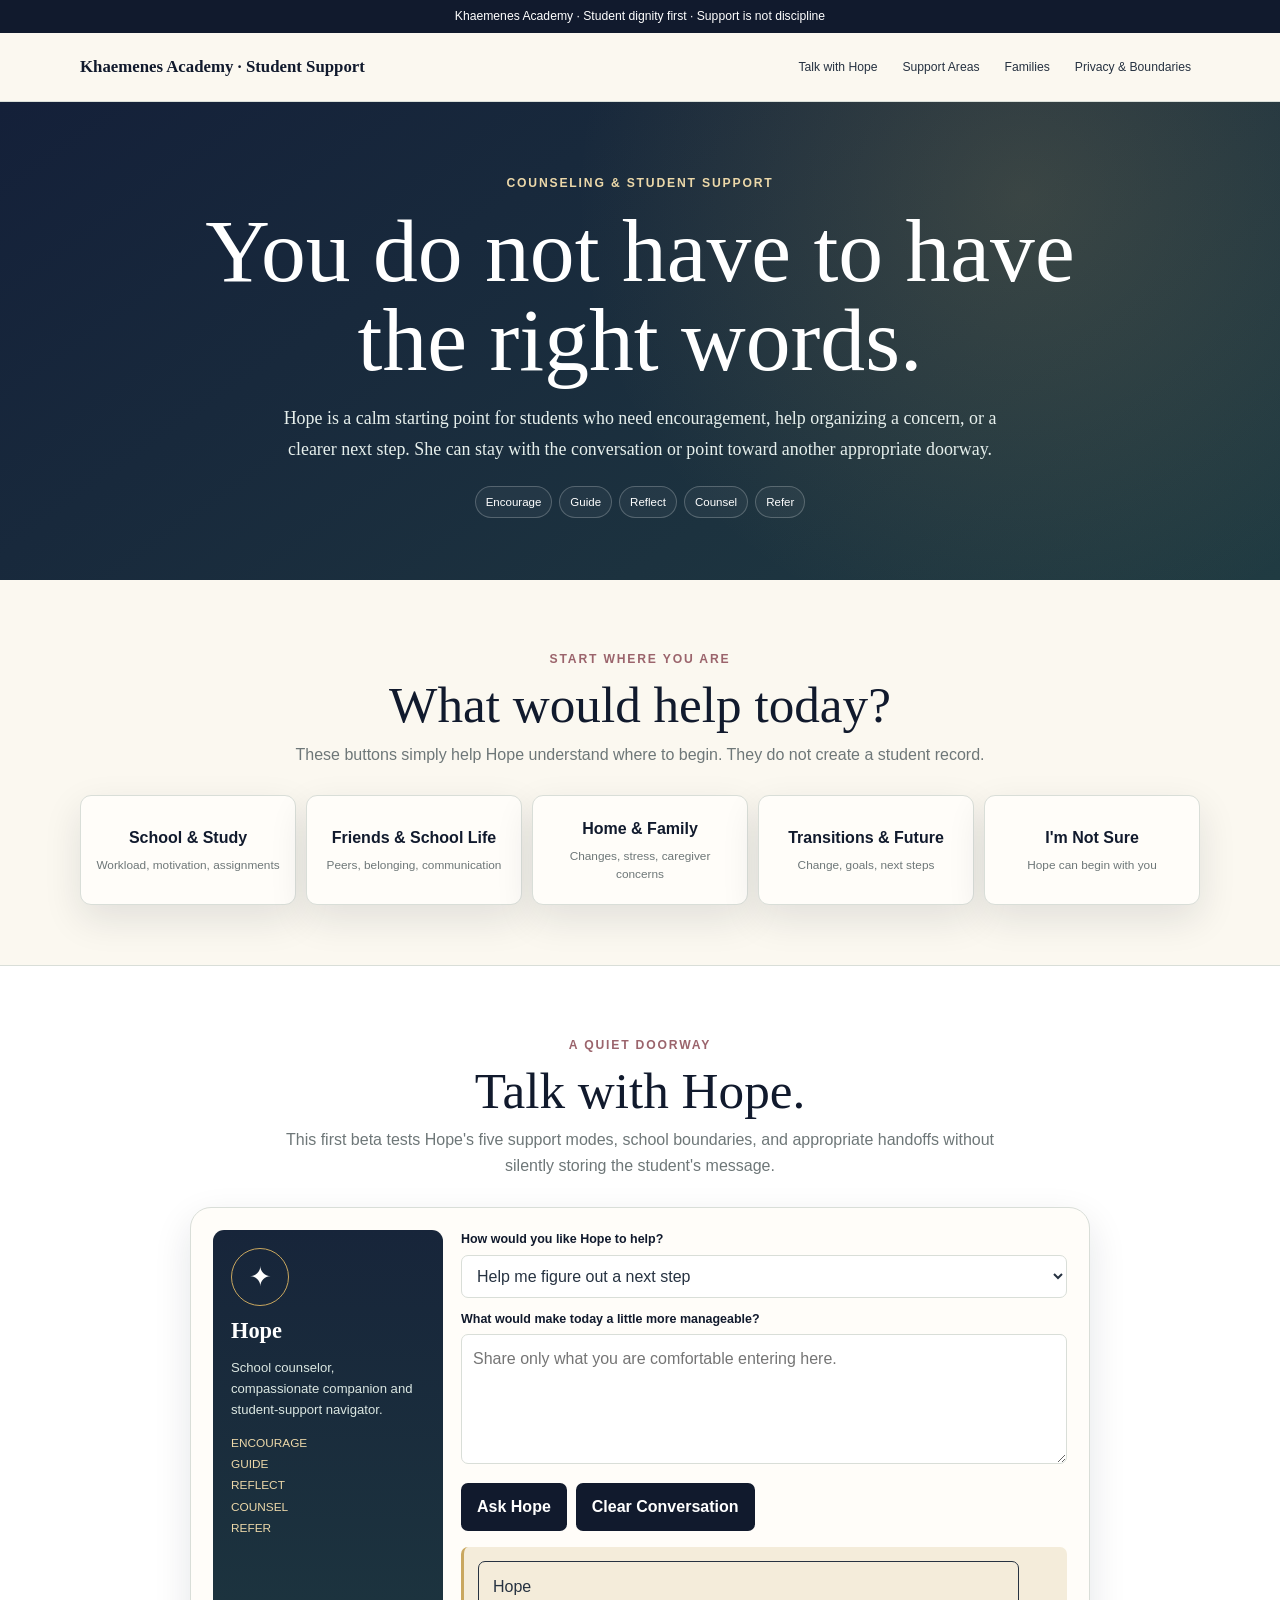
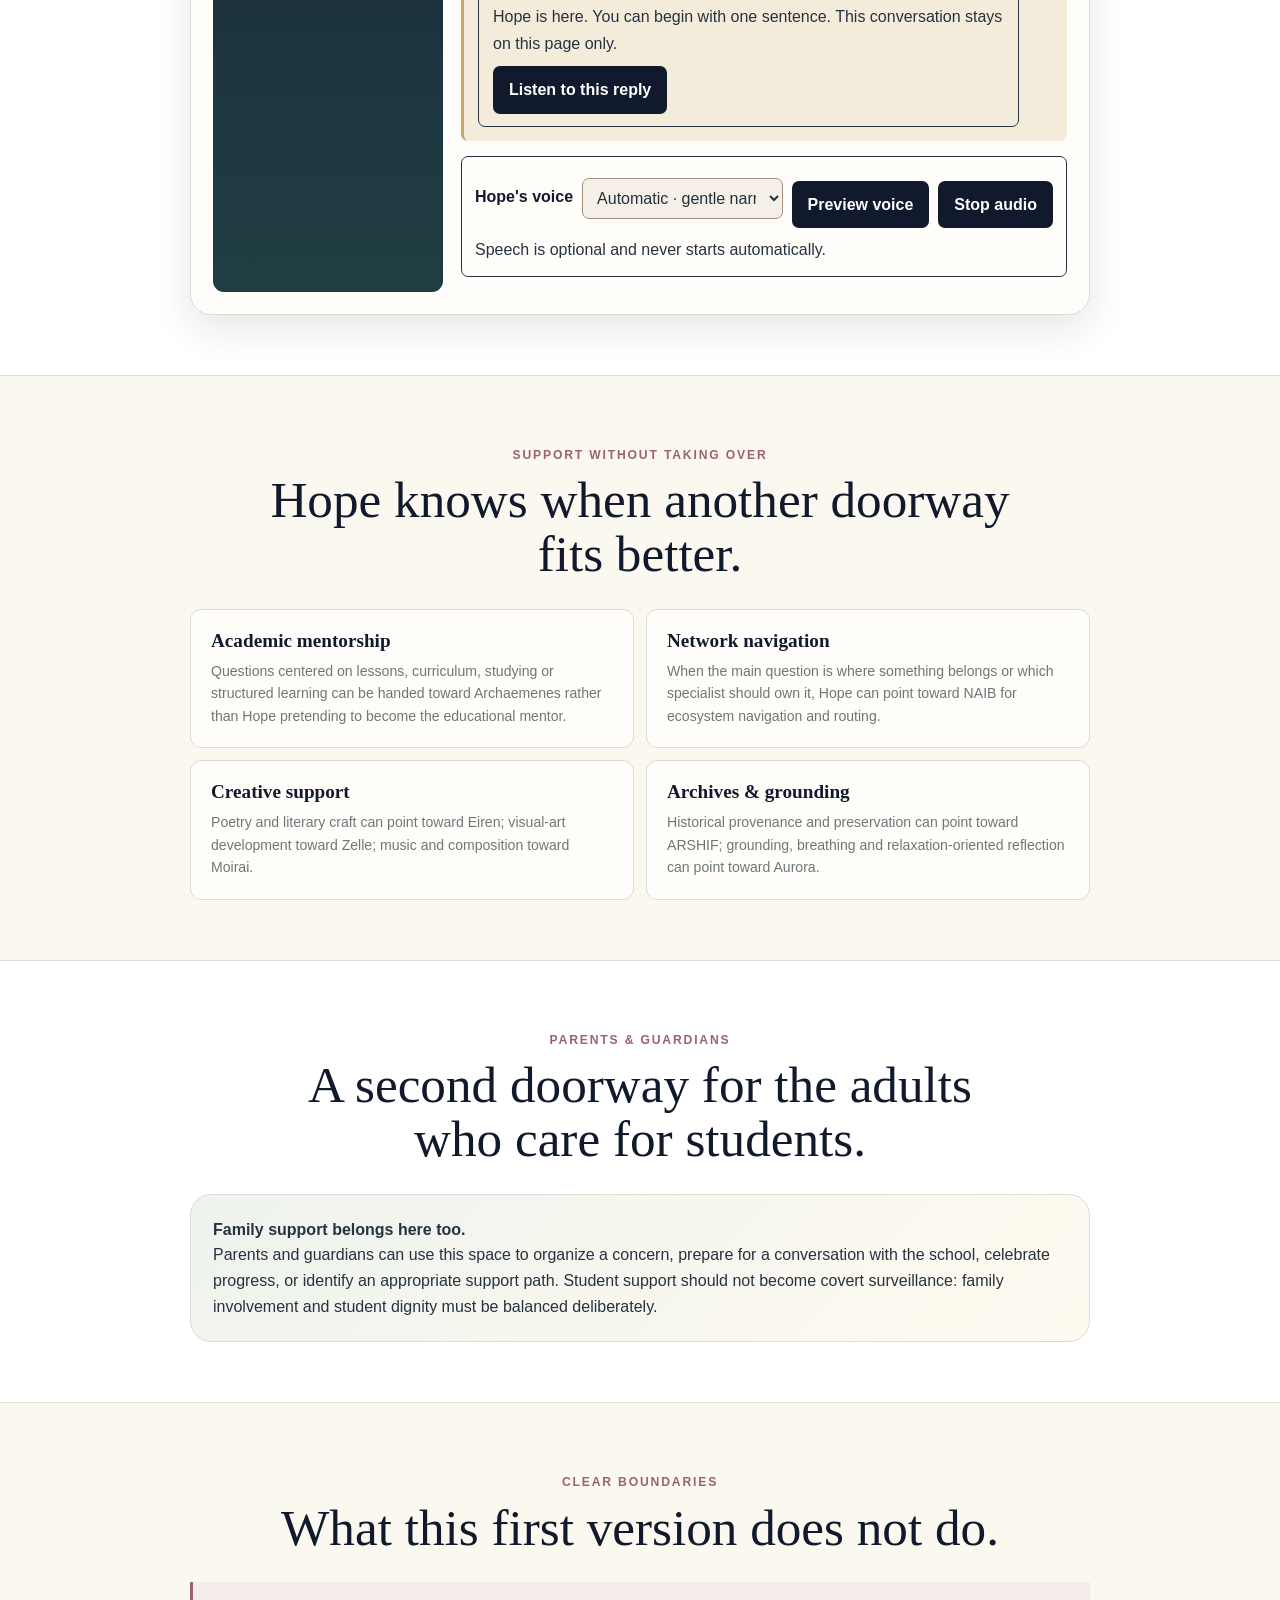
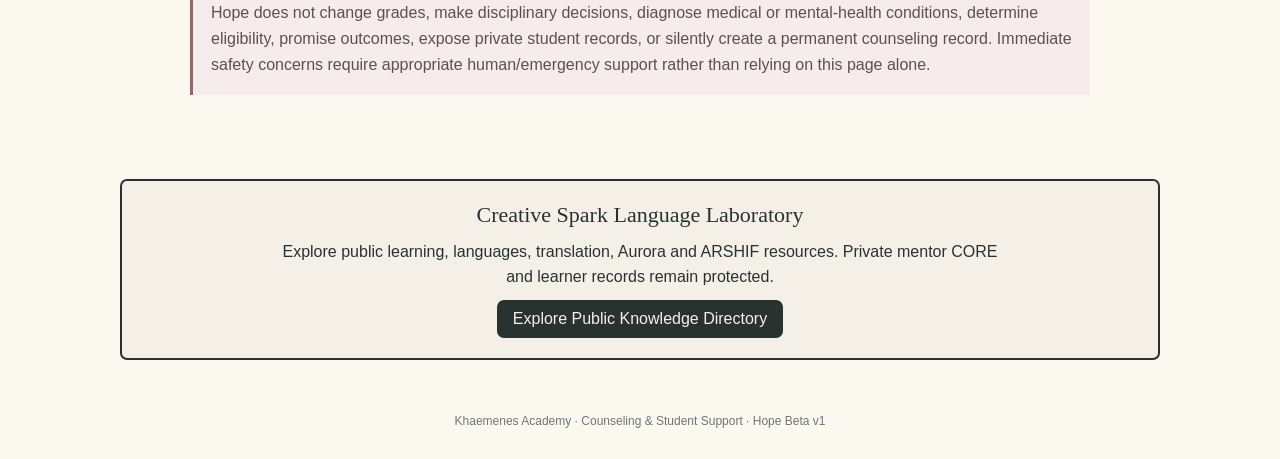
==== index.html @ 4604ebc8 "Pin Creative Spark hub v1.0.0 with SHA-384 subresource integrity and anonymous cross-origin load" ====
<!doctype html>
<html lang="en">
<head>
<meta charset="utf-8">
<meta name="viewport" content="width=device-width,initial-scale=1">
<meta name="description" content="Khaemenes Academy Counseling & Student Support — a calm, private-by-design starting point with Hope.">
<title>Khaemenes Academy · Counseling & Student Support</title>
<style>
:root{
 --midnight:#111a2d;--ink:#263241;--cream:#fbf8f0;--paper:#fffdf9;--sage:#718b7a;
 --sage2:#e8efe9;--gold:#c9a75f;--gold2:#ead9ae;--rose:#9b646c;--line:#d9ded8;
 --muted:#6e7778;--shadow:0 14px 38px rgba(17,26,45,.11);--r:11px;
 --serif:Georgia,"Times New Roman",serif;--sans:"Avenir Next","Segoe UI",Arial,sans-serif;
}
*{box-sizing:border-box} html{scroll-behavior:smooth}
body{margin:0;background:var(--cream);color:var(--ink);font-family:var(--sans);line-height:1.6}
button,select,textarea{font:inherit}.shell{width:min(calc(100% - 30px),1120px);margin:auto}
.top{background:var(--midnight);color:#fff;padding:7px 14px;text-align:center;font-size:.76rem}
header{background:rgba(251,248,240,.96);border-bottom:1px solid var(--line);position:sticky;top:0;z-index:10}
.nav{min-height:68px;display:flex;align-items:center;justify-content:space-between;gap:16px}
.brand{font:600 1.05rem var(--serif);color:var(--midnight)}
.navlinks{display:flex;gap:7px;flex-wrap:wrap}.navlinks a{color:var(--ink);text-decoration:none;font-size:.76rem;padding:7px 9px;border-radius:7px}
.navlinks a:hover{background:var(--sage2)}
.hero{padding:72px 18px 62px;background:
 radial-gradient(circle at 80% 20%,rgba(201,167,95,.18),transparent 28rem),
 linear-gradient(145deg,#142039,#203b42);color:#fff;text-align:center}
.kicker{margin:0;color:#ecd8a9;text-transform:uppercase;letter-spacing:.15em;font-size:.76rem;font-weight:800}
h1{font:500 clamp(2.7rem,7vw,5.6rem)/1 var(--serif);margin:12px 0 0}
.hero p.lead{max-width:760px;margin:18px auto 0;color:#e6efec;font:400 1.12rem/1.7 var(--serif)}
.promise{display:flex;justify-content:center;gap:7px;flex-wrap:wrap;margin-top:22px}
.promise span{border:1px solid #ffffff38;background:#ffffff0b;border-radius:21px;padding:6px 10px;font-size:.72rem}
main section{padding:60px 18px}.alt{background:#fff;border-block:1px solid var(--line)}
.heading{text-align:center;max-width:760px;margin:0 auto 28px}.heading h2{font:500 clamp(2rem,4vw,3.4rem)/1.05 var(--serif);color:var(--midnight);margin:8px 0}
.heading p{color:var(--muted);margin:10px auto 0}
.quick{display:grid;grid-template-columns:repeat(5,1fr);gap:10px}
.quick button{min-height:110px;padding:14px;border:1px solid var(--line);border-radius:var(--r);background:var(--paper);color:var(--midnight);cursor:pointer;box-shadow:var(--shadow);font-weight:800}
.quick button span{display:block;margin-top:5px;color:var(--muted);font-size:.74rem;font-weight:500}
.quick button:hover{transform:translateY(-2px);border-color:var(--gold)}
.console{display:grid;grid-template-columns:230px 1fr;gap:18px;max-width:900px;margin:auto;padding:22px;border:1px solid var(--line);border-radius:21px;background:var(--paper);box-shadow:var(--shadow)}
.hope-card{background:linear-gradient(180deg,#17253a,#203e42);color:#fff;border-radius:11px;padding:18px}
.hope-mark{width:58px;height:58px;border:1px solid var(--gold);border-radius:50%;display:grid;place-items:center;font:500 1.7rem var(--serif);margin-bottom:12px}
.hope-card h3{font:600 1.4rem var(--serif);margin:0}.hope-card p{font-size:.82rem;color:#dbe7e2}
.hope-card .five{color:#ecd8a9;font-size:.74rem;line-height:1.8}
label{display:block;font-size:.78rem;font-weight:800;color:var(--midnight);margin:0 0 5px}
select,textarea{width:100%;border:1px solid var(--line);border-radius:7px;background:#fff;color:var(--ink);padding:11px}
textarea{min-height:130px;resize:vertical}.action{margin-top:11px;border:0;border-radius:7px;padding:11px 16px;background:var(--midnight);color:#fff;font-weight:800;cursor:pointer}
.result{margin-top:16px;padding:15px;border-left:3px solid var(--gold);border-radius:7px;background:#f4ecda}
.result h3{font:600 1.1rem var(--serif);color:var(--midnight);margin:0 0 6px}
.handoff{margin-top:11px;padding:11px;border:1px solid var(--line);border-radius:7px;background:#fff}
.grid{display:grid;grid-template-columns:repeat(2,1fr);gap:12px;max-width:900px;margin:auto}
.card{padding:20px;border:1px solid var(--line);border-radius:var(--r);background:var(--paper)}
.card h3{font:600 1.2rem var(--serif);color:var(--midnight);margin:0}.card p{color:var(--muted);font-size:.88rem;margin:8px 0 0}
.family{max-width:900px;margin:auto;padding:22px;border-radius:21px;background:linear-gradient(135deg,#eef3ed,#fffaf0);border:1px solid var(--line)}
.boundary{max-width:900px;margin:auto;padding:18px;border-left:3px solid var(--rose);background:#f6eceb;color:#614e52}
footer{padding:28px 18px;text-align:center;color:var(--muted);font-size:.75rem}
@media(max-width:850px){.quick{grid-template-columns:repeat(2,1fr)}.console{grid-template-columns:1fr}.grid{grid-template-columns:1fr}}
@media(max-width:560px){.navlinks{display:none}.quick{grid-template-columns:1fr}.hero{padding-top:54px}}
</style>
</head>
<body>
<div class="top">Khaemenes Academy · Student dignity first · Support is not discipline</div>
<header>
 <div class="shell nav">
   <div class="brand">Khaemenes Academy · Student Support</div>
   <nav class="navlinks">
    <a href="#hope">Talk with Hope</a><a href="#support">Support Areas</a><a href="#family">Families</a><a href="#boundaries">Privacy & Boundaries</a>
   </nav>
 </div>
</header>

<section class="hero">
 <p class="kicker">Counseling & Student Support</p>
 <h1>You do not have to have<br>the right words.</h1>
 <p class="lead">Hope is a calm starting point for students who need encouragement, help organizing a concern, or a clearer next step. She can stay with the conversation or point toward another appropriate doorway.</p>
 <div class="promise"><span>Encourage</span><span>Guide</span><span>Reflect</span><span>Counsel</span><span>Refer</span></div>
</section>

<main>
<section id="support">
 <div class="shell">
  <div class="heading"><p class="kicker" style="color:var(--rose)">Start where you are</p><h2>What would help today?</h2><p>These buttons simply help Hope understand where to begin. They do not create a student record.</p></div>
  <div class="quick">
   <button data-prompt="Schoolwork is feeling overwhelming and I need help figuring out where to start.">School & Study<span>Workload, motivation, assignments</span></button>
   <button data-prompt="Something with friends or other people at school is bothering me and I want to talk it through.">Friends & School Life<span>Peers, belonging, communication</span></button>
   <button data-prompt="Something at home or in my family is making school harder right now.">Home & Family<span>Changes, stress, caregiver concerns</span></button>
   <button data-prompt="I am worried about what comes next and need help thinking through my choices.">Transitions & Future<span>Change, goals, next steps</span></button>
   <button data-prompt="I do not know what kind of help I need. I just need a place to start.">I'm Not Sure<span>Hope can begin with you</span></button>
  </div>
 </div>
</section>

<section class="alt" id="hope">
 <div class="shell">
  <div class="heading"><p class="kicker" style="color:var(--rose)">A quiet doorway</p><h2>Talk with Hope.</h2><p>This first beta tests Hope's five support modes, school boundaries, and appropriate handoffs without silently storing the student's message.</p></div>
  <div class="console">
   <aside class="hope-card">
    <div class="hope-mark">✦</div>
    <h3>Hope</h3>
    <p>School counselor, compassionate companion and student-support navigator.</p>
    <div class="five">ENCOURAGE<br>GUIDE<br>REFLECT<br>COUNSEL<br>REFER</div>
   </aside>
   <div>
    <label for="mode">How would you like Hope to help?</label>
    <select id="mode">
     <option value="guide">Help me figure out a next step</option>
     <option value="encourage">I need some encouragement</option>
     <option value="reflect">Help me think this through</option>
     <option value="counsel">I want to talk about what's happening</option>
     <option value="refer">Help me find the right person/resource</option>
    </select>
    <label for="message" style="margin-top:12px">What would make today a little more manageable?</label>
    <textarea id="message" placeholder="Share only what you are comfortable entering here."></textarea>
    <button class="action" id="ask">Ask Hope</button><button type="button" class="action" id="hope-clear" style="margin-left:9px">Clear Conversation</button>
    <div class="result" id="result" aria-live="polite"><h3>Hope is here.</h3>You can begin with one sentence. This beta does not silently save what you type.</div>
   </div>
  </div>
 </div>
</section>

<section>
 <div class="shell">
  <div class="heading"><p class="kicker" style="color:var(--rose)">Support without taking over</p><h2>Hope knows when another doorway fits better.</h2></div>
  <div class="grid">
   <article class="card"><h3>Academic mentorship</h3><p>Questions centered on lessons, curriculum, studying or structured learning can be handed toward Archaemenes rather than Hope pretending to become the educational mentor.</p></article>
   <article class="card"><h3>Network navigation</h3><p>When the main question is where something belongs or which specialist should own it, Hope can point toward NAIB for ecosystem navigation and routing.</p></article>
   <article class="card"><h3>Creative support</h3><p>Poetry and literary craft can point toward Eiren; visual-art development toward Zelle; music and composition toward Moirai.</p></article>
   <article class="card"><h3>Archives & grounding</h3><p>Historical provenance and preservation can point toward ARSHIF; grounding, breathing and relaxation-oriented reflection can point toward Aurora.</p></article>
  </div>
 </div>
</section>

<section class="alt" id="family">
 <div class="shell">
  <div class="heading"><p class="kicker" style="color:var(--rose)">Parents & guardians</p><h2>A second doorway for the adults who care for students.</h2></div>
  <div class="family"><strong>Family support belongs here too.</strong><br>Parents and guardians can use this space to organize a concern, prepare for a conversation with the school, celebrate progress, or identify an appropriate support path. Student support should not become covert surveillance: family involvement and student dignity must be balanced deliberately.</div>
 </div>
</section>

<section id="boundaries">
 <div class="shell">
  <div class="heading"><p class="kicker" style="color:var(--rose)">Clear boundaries</p><h2>What this first version does not do.</h2></div>
  <div class="boundary">Hope does not change grades, make disciplinary decisions, diagnose medical or mental-health conditions, determine eligibility, promise outcomes, expose private student records, or silently create a permanent counseling record. Immediate safety concerns require appropriate human/emergency support rather than relying on this page alone.</div>
 </div>
</section>

<section id="mentor-language-laboratory" aria-label="Shared AI mentor public knowledge directory" style="margin:24px auto;max-width:1040px;padding:20px;border:2px solid #28332f;border-radius:7px;background:#f4f0e7;color:#28332f;font:400 16px/1.6 Nunito,Arial,sans-serif;text-align:center"><p style="margin:0;font:400 22px/1.3 Cinzel,Georgia,serif">Creative Spark Language Laboratory</p><p style="margin:9px auto 0;max-width:720px">Explore public learning, languages, translation, Aurora and ARSHIF resources. Private mentor CORE and learner records remain protected.</p><a href="https://artist1970.github.io/creative-spark.github.io/language-laboratory/?mentor=hope" style="display:inline-block;margin-top:10px;padding:10px 16px;border-radius:7px;background:#28332f;color:#f4f0e7;font:400 16px Nunito,Arial,sans-serif;text-decoration:none">Explore Public Knowledge Directory</a></section>
</main>
<footer>Khaemenes Academy · Counseling & Student Support · Hope Beta v1</footer>

<script>
const MODE_COPY={
 encourage:"You do not have to solve everything at once. We can make the next piece smaller.",
 guide:"Let's turn this into one manageable next step.",
 reflect:"We can look at what happened, what matters most to you, and what you want to be different.",
 counsel:"You can start with what feels most important. We do not need to force a solution before the situation is understood.",
 refer:"Let's identify the kind of support that best fits what you are describing."
};
const specialists=[
 {name:"Archaemenes",scope:"educational mentorship and structured learning",words:["homework","assignment","lesson","study","class","math","science","curriculum","grade","schoolwork"]},
 {name:"Eiren",scope:"poetry, literary craft and reflective writing",words:["poem","poetry","story","writing","literary"]},
 {name:"Zelle",scope:"visual art direction and creative development",words:["paint","painting","drawing","visual art","canvas","design"]},
 {name:"Moirai",scope:"music mentorship and composition",words:["music","song","melody","harmony","instrument","compose"]},
 {name:"ARSHIF",scope:"archives, provenance and historical context",words:["archive","historical","history","source","provenance","preservation"]},
 {name:"Aurora",scope:"grounding, breathing, relaxation and wellness reflection",words:["breathe","breathing","meditation","grounding","relax","calm"]},
 {name:"NAIB",scope:"ecosystem navigation and specialist routing",words:["where do i go","who handles","route","routing","directory","navigate","specialist"]}
];
const message=document.getElementById("message"),mode=document.getElementById("mode"),result=document.getElementById("result");
document.querySelectorAll("[data-prompt]").forEach(b=>b.onclick=()=>{message.value=b.dataset.prompt;document.getElementById("hope").scrollIntoView({behavior:"smooth"});message.focus()});
function esc(s){return String(s).replace(/[&<>"']/g,c=>({"&":"&amp;","<":"&lt;",">":"&gt;",'"':"&quot;","'":"&#039;"}[c]))}
function handoff(text){
 text=text.toLowerCase();let best=null,score=0;
 specialists.forEach(s=>{let n=s.words.reduce((a,w)=>a+(text.includes(w)?1:0),0);if(n>score){score=n;best=s}});
 return best;
}
document.getElementById("ask").onclick=()=>{
 const text=message.value.trim();
 if(!text){result.innerHTML="<h3>Start wherever you are.</h3>One sentence is enough.";return}
 const h=handoff(text);
 let html="<h3>"+esc(MODE_COPY[mode.value])+"</h3>";
 if(mode.value==="guide") html+="A useful first step is to name the smallest part of this situation that can be acted on today.";
 else if(mode.value==="reflect") html+="Try separating what happened, how it affected you, and what you would like to happen next.";
 else if(mode.value==="counsel") html+="Consider what feels most urgent, what is within your control today, and which trusted person should know if you need more support.";
 else if(mode.value==="refer") html+="Based on what you wrote, we can look for the most appropriate doorway rather than sending you everywhere at once.";
 else html+="You are allowed to work through this one piece at a time.";
 if(h) html+='<div class="handoff"><strong>Possible specialist handoff: '+esc(h.name)+'</strong><br>'+esc(h.scope)+'. Hope remains Hope; this is a referral, not an identity switch.</div>';
 else html+='<div class="handoff"><strong>Hope can remain the starting point.</strong><br>No specialist handoff is clearly indicated by this short beta message.</div>';
 html+='<div style="margin-top:9px;font-size:.75rem;color:var(--muted)">Beta v1 · local browser interaction · no silent permanent record</div>';
 result.innerHTML=html;
};
</script>
<script src="hope-public-knowledge-v1.js" defer></script>
<script src="hope-conversation-v1.js" defer></script><script src="hope-voice-v1.js" defer></script>
<script src="https://vervenveda.com/assets/vnv-ecosystem-toolbar.js"></script>
<script src="https://artist1970.github.io/creative-spark.github.io/language-laboratory/releases/mentor-language-hub-1.0.0.js" data-mentor-id="hope" integrity="sha384-tffr3ORg9vR5OKqEW7qIdWpsK8H0p/a3KqN8neiYfAsBWKkAohWh2mG/1zneU3Uk" crossorigin="anonymous" referrerpolicy="no-referrer" defer></script>
</body>
</html>
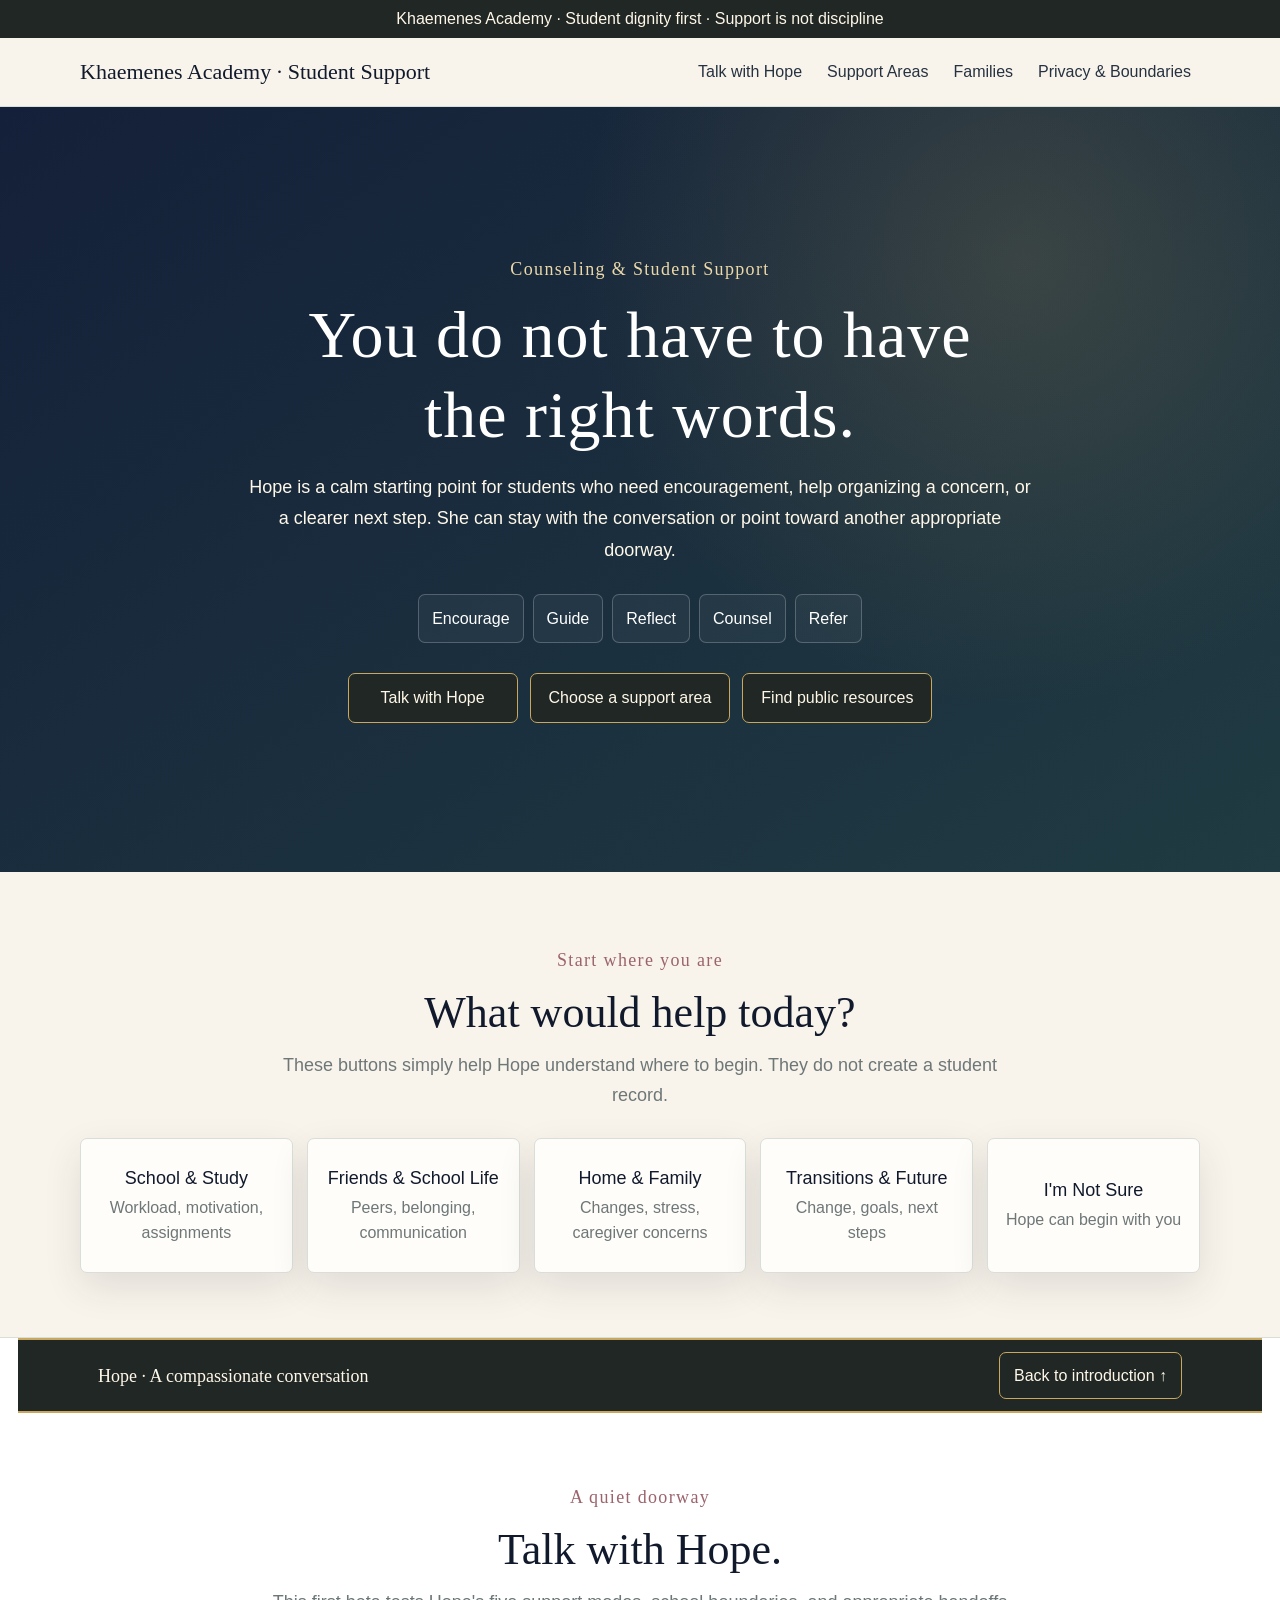
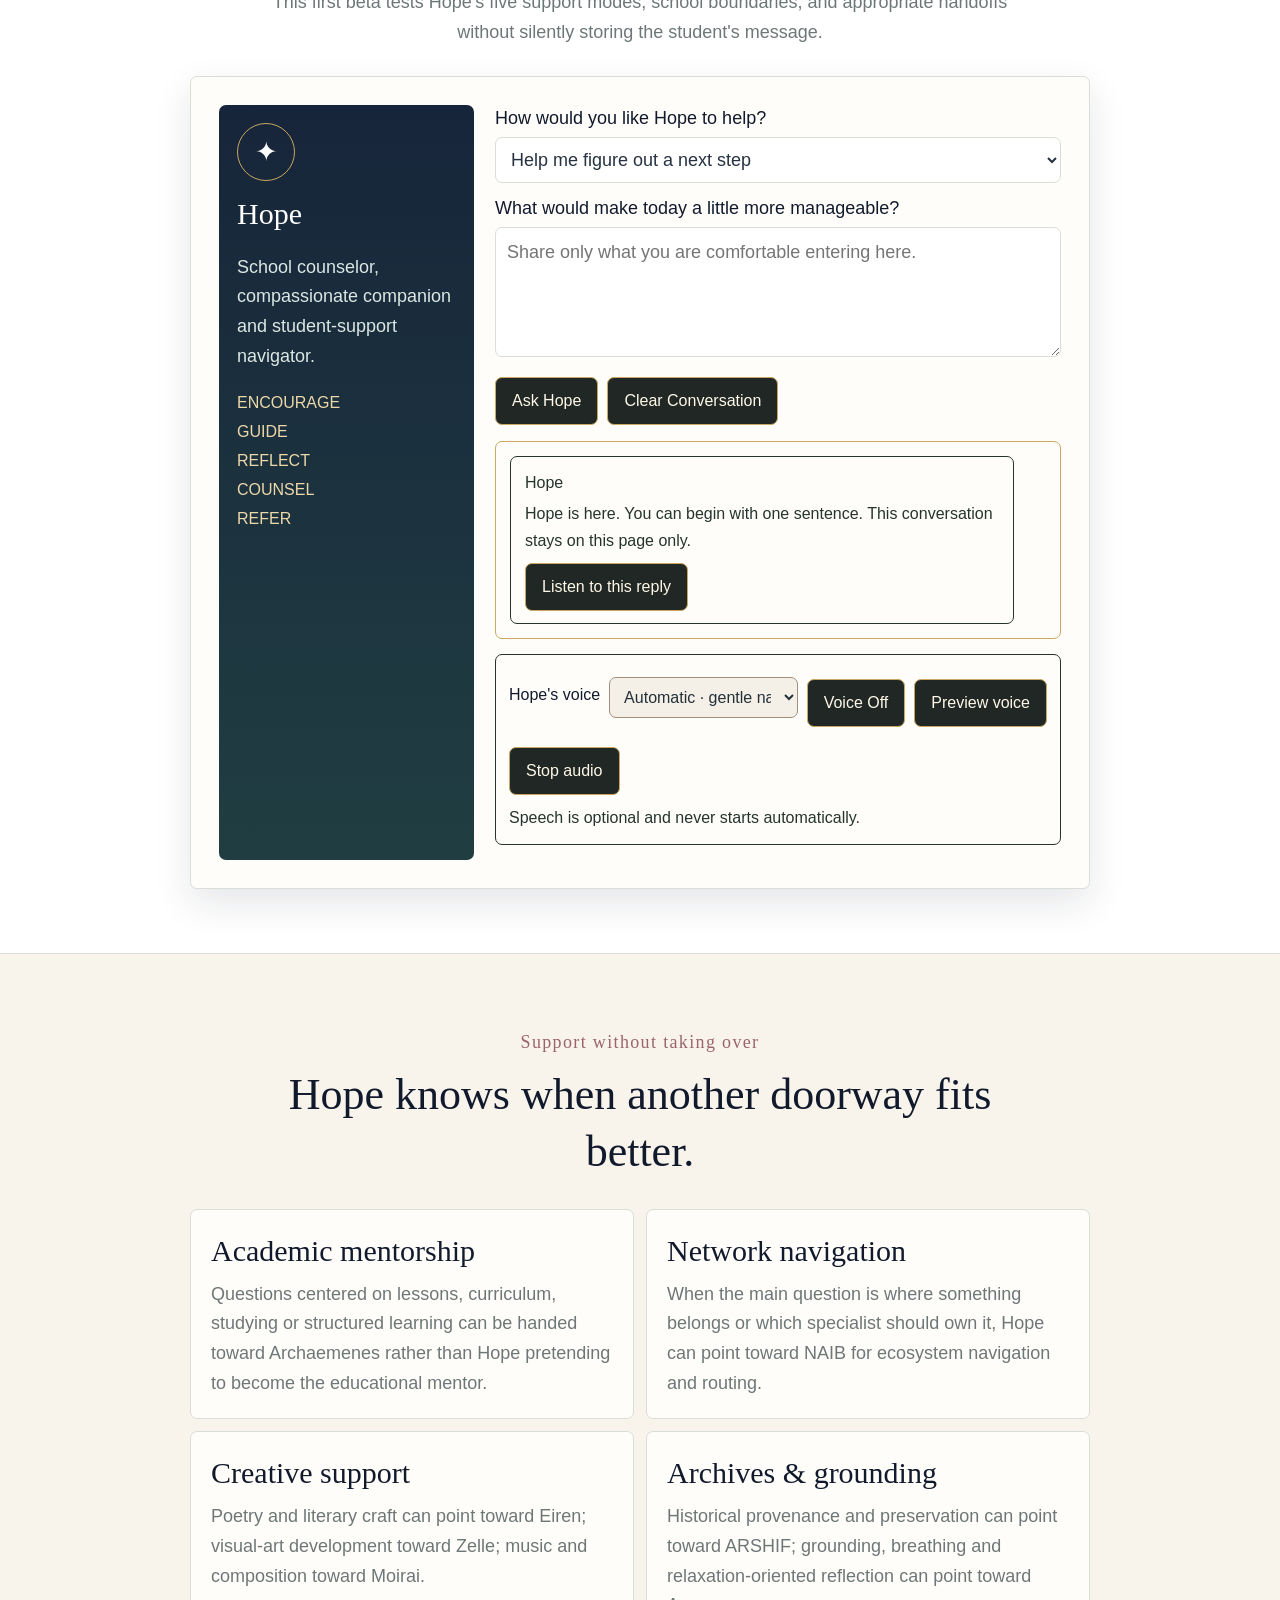
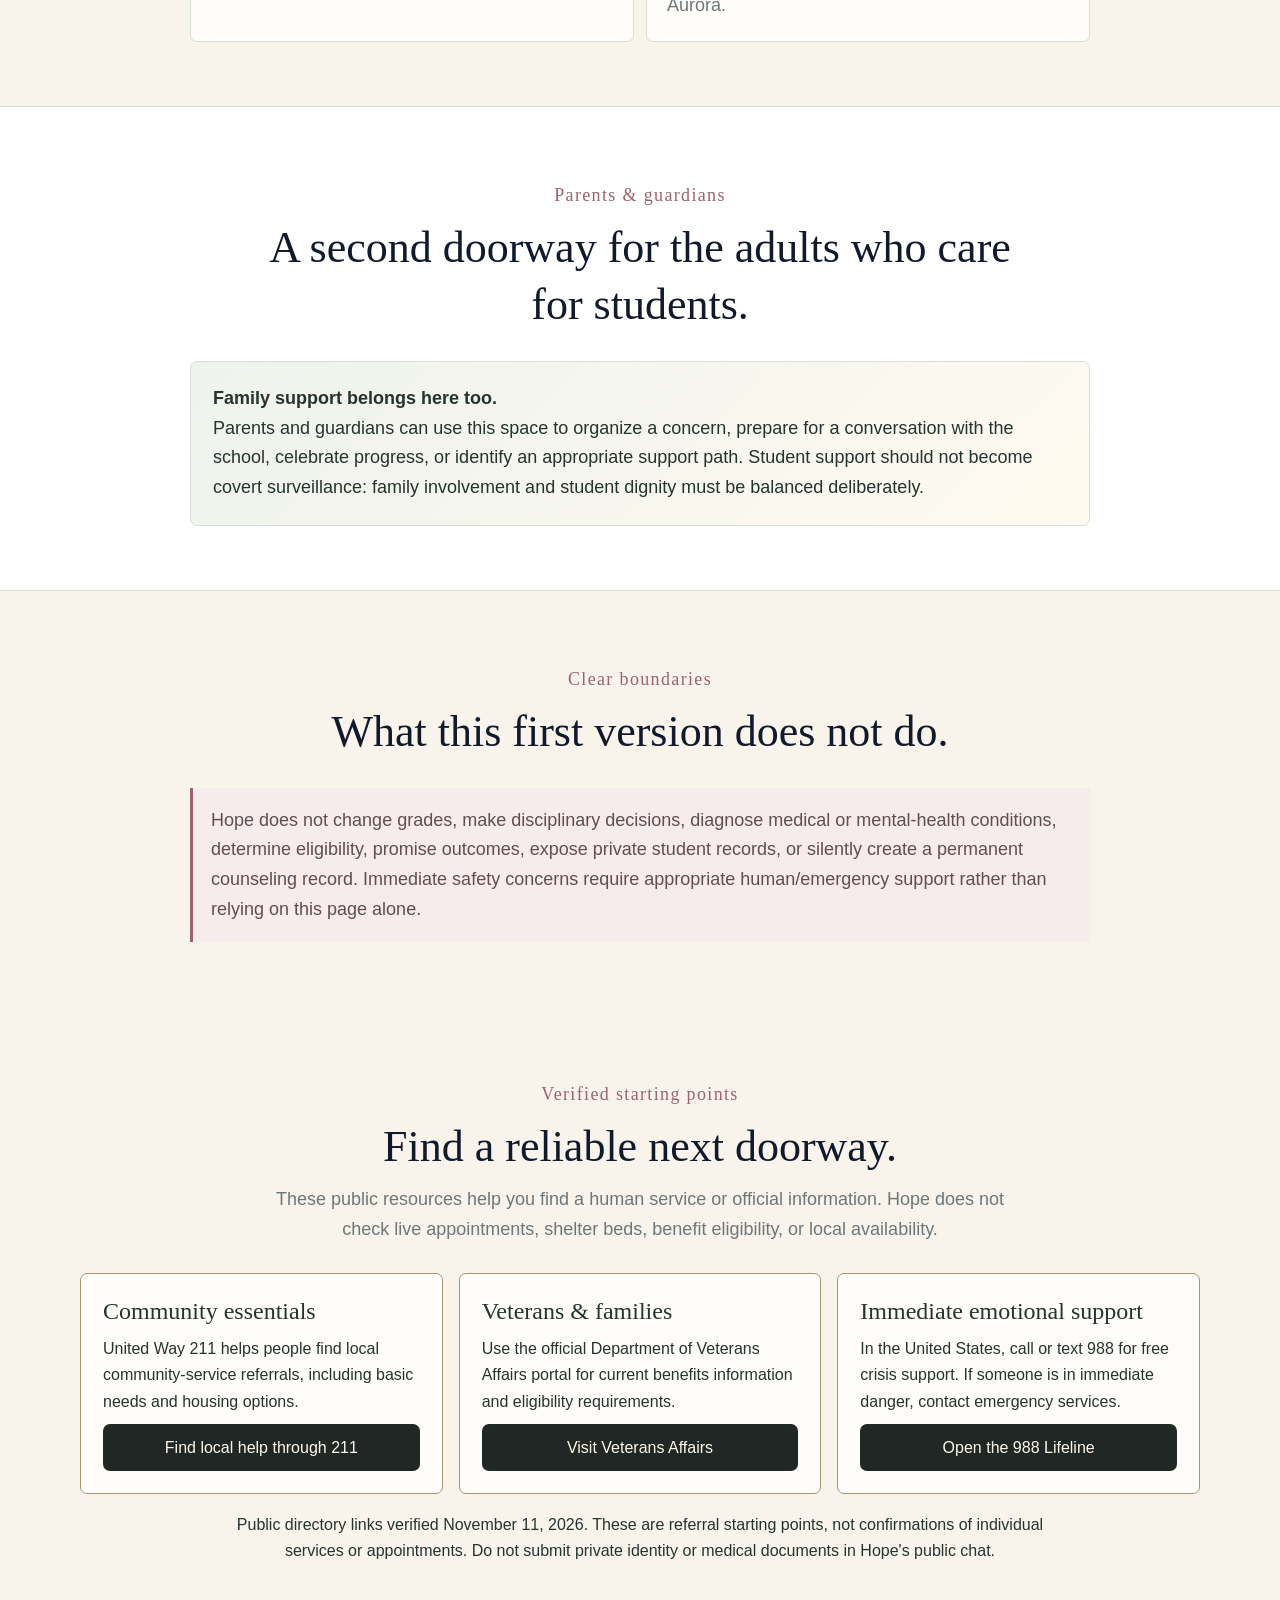
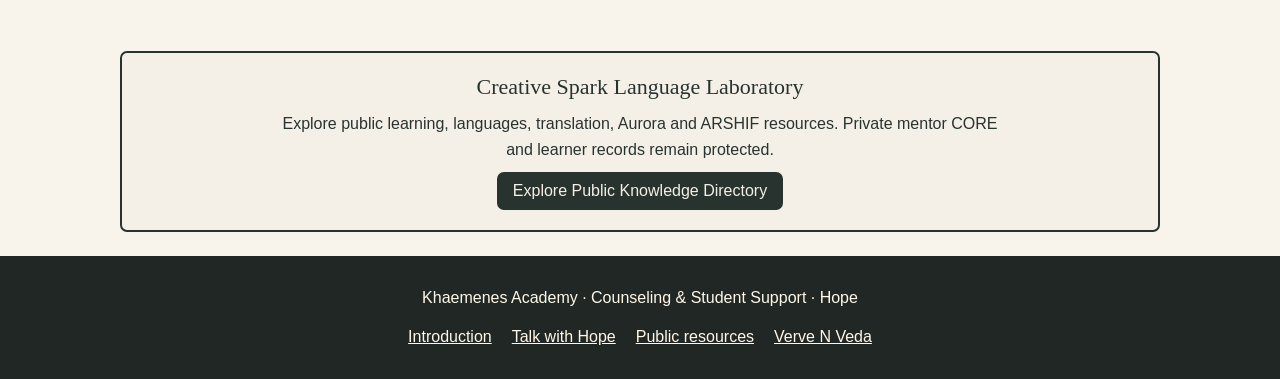
==== commit 57a18b27: "feat(hope): add verified resource doorways, independent hero, sticky anchor and canonical VNV chrome" ====
--- a/index.html
+++ b/index.html
@@ -56,6 +56,7 @@
 @media(max-width:850px){.quick{grid-template-columns:repeat(2,1fr)}.console{grid-template-columns:1fr}.grid{grid-template-columns:1fr}}
 @media(max-width:560px){.navlinks{display:none}.quick{grid-template-columns:1fr}.hero{padding-top:54px}}
 </style>
+<link rel="stylesheet" href="styles/hope-landing-refinement-v1.css">
 </head>
 <body>
 <div class="top">Khaemenes Academy · Student dignity first · Support is not discipline</div>
@@ -68,11 +69,14 @@
  </div>
 </header>
 
-<section class="hero">
+<section class="hero" id="hope-introduction">
  <p class="kicker">Counseling & Student Support</p>
  <h1>You do not have to have<br>the right words.</h1>
  <p class="lead">Hope is a calm starting point for students who need encouragement, help organizing a concern, or a clearer next step. She can stay with the conversation or point toward another appropriate doorway.</p>
  <div class="promise"><span>Encourage</span><span>Guide</span><span>Reflect</span><span>Counsel</span><span>Refer</span></div>
+ <nav class="hope-hero-actions" aria-label="Hope support starting points">
+   <a href="#hope">Talk with Hope</a><a href="#support">Choose a support area</a><a href="#hope-resources">Find public resources</a>
+ </nav>
 </section>
 
 <main>
@@ -90,6 +94,10 @@
 </section>
 
 <section class="alt" id="hope">
+ <nav class="hope-section-anchor" aria-label="Support conversation section">
+  <span>Hope · A compassionate conversation</span>
+  <a href="#hope-introduction">Back to introduction ↑</a>
+ </nav>
  <div class="shell">
   <div class="heading"><p class="kicker" style="color:var(--rose)">A quiet doorway</p><h2>Talk with Hope.</h2><p>This first beta tests Hope's five support modes, school boundaries, and appropriate handoffs without silently storing the student's message.</p></div>
   <div class="console">
@@ -143,54 +151,45 @@
  </div>
 </section>
 
+<section id="hope-resources" aria-labelledby="hope-resources-heading">
+ <div class="shell">
+  <div class="heading"><p class="kicker" style="color:var(--rose)">Verified starting points</p>
+  <h2 id="hope-resources-heading">Find a reliable next doorway.</h2>
+  <p>These public resources help you find a human service or official information. Hope does not check live appointments, shelter beds, benefit eligibility, or local availability.</p></div>
+  <div class="hope-resource-links">
+   <article><h3>Community essentials</h3><p>United Way 211 helps people find local community-service referrals, including basic needs and housing options.</p><a href="https://211.org/" rel="noopener noreferrer" target="_blank">Find local help through 211</a></article>
+   <article><h3>Veterans & families</h3><p>Use the official Department of Veterans Affairs portal for current benefits information and eligibility requirements.</p><a href="https://www.va.gov/resources/getting-started-with-va/" rel="noopener noreferrer" target="_blank">Visit Veterans Affairs</a></article>
+   <article><h3>Immediate emotional support</h3><p>In the United States, call or text 988 for free crisis support. If someone is in immediate danger, contact emergency services.</p><a href="https://988lifeline.org/" rel="noopener noreferrer" target="_blank">Open the 988 Lifeline</a></article>
+  </div>
+  <p class="hope-resource-note">Public directory links verified November 11, 2026. These are referral starting points, not confirmations of individual services or appointments. Do not submit private identity or medical documents in Hope's public chat.</p>
+ </div>
+</section>
 <section id="mentor-language-laboratory" aria-label="Shared AI mentor public knowledge directory" style="margin:24px auto;max-width:1040px;padding:20px;border:2px solid #28332f;border-radius:7px;background:#f4f0e7;color:#28332f;font:400 16px/1.6 Nunito,Arial,sans-serif;text-align:center"><p style="margin:0;font:400 22px/1.3 Cinzel,Georgia,serif">Creative Spark Language Laboratory</p><p style="margin:9px auto 0;max-width:720px">Explore public learning, languages, translation, Aurora and ARSHIF resources. Private mentor CORE and learner records remain protected.</p><a href="https://artist1970.github.io/creative-spark.github.io/language-laboratory/?mentor=hope" style="display:inline-block;margin-top:10px;padding:10px 16px;border-radius:7px;background:#28332f;color:#f4f0e7;font:400 16px Nunito,Arial,sans-serif;text-decoration:none">Explore Public Knowledge Directory</a></section>
 </main>
-<footer>Khaemenes Academy · Counseling & Student Support · Hope Beta v1</footer>
+<footer>Khaemenes Academy · Counseling & Student Support · Hope
+ <nav class="hope-footer-nav" aria-label="Footer navigation">
+  <a href="#hope-introduction">Introduction</a><a href="#hope">Talk with Hope</a><a href="#hope-resources">Public resources</a><a href="https://vervenveda.com/">Verve N Veda</a>
+ </nav>
+</footer>
 
 <script>
-const MODE_COPY={
- encourage:"You do not have to solve everything at once. We can make the next piece smaller.",
- guide:"Let's turn this into one manageable next step.",
- reflect:"We can look at what happened, what matters most to you, and what you want to be different.",
- counsel:"You can start with what feels most important. We do not need to force a solution before the situation is understood.",
- refer:"Let's identify the kind of support that best fits what you are describing."
-};
-const specialists=[
- {name:"Archaemenes",scope:"educational mentorship and structured learning",words:["homework","assignment","lesson","study","class","math","science","curriculum","grade","schoolwork"]},
- {name:"Eiren",scope:"poetry, literary craft and reflective writing",words:["poem","poetry","story","writing","literary"]},
- {name:"Zelle",scope:"visual art direction and creative development",words:["paint","painting","drawing","visual art","canvas","design"]},
- {name:"Moirai",scope:"music mentorship and composition",words:["music","song","melody","harmony","instrument","compose"]},
- {name:"ARSHIF",scope:"archives, provenance and historical context",words:["archive","historical","history","source","provenance","preservation"]},
- {name:"Aurora",scope:"grounding, breathing, relaxation and wellness reflection",words:["breathe","breathing","meditation","grounding","relax","calm"]},
- {name:"NAIB",scope:"ecosystem navigation and specialist routing",words:["where do i go","who handles","route","routing","directory","navigate","specialist"]}
-];
-const message=document.getElementById("message"),mode=document.getElementById("mode"),result=document.getElementById("result");
-document.querySelectorAll("[data-prompt]").forEach(b=>b.onclick=()=>{message.value=b.dataset.prompt;document.getElementById("hope").scrollIntoView({behavior:"smooth"});message.focus()});
-function esc(s){return String(s).replace(/[&<>"']/g,c=>({"&":"&amp;","<":"&lt;",">":"&gt;",'"':"&quot;","'":"&#039;"}[c]))}
-function handoff(text){
- text=text.toLowerCase();let best=null,score=0;
- specialists.forEach(s=>{let n=s.words.reduce((a,w)=>a+(text.includes(w)?1:0),0);if(n>score){score=n;best=s}});
- return best;
-}
-document.getElementById("ask").onclick=()=>{
- const text=message.value.trim();
- if(!text){result.innerHTML="<h3>Start wherever you are.</h3>One sentence is enough.";return}
- const h=handoff(text);
- let html="<h3>"+esc(MODE_COPY[mode.value])+"</h3>";
- if(mode.value==="guide") html+="A useful first step is to name the smallest part of this situation that can be acted on today.";
- else if(mode.value==="reflect") html+="Try separating what happened, how it affected you, and what you would like to happen next.";
- else if(mode.value==="counsel") html+="Consider what feels most urgent, what is within your control today, and which trusted person should know if you need more support.";
- else if(mode.value==="refer") html+="Based on what you wrote, we can look for the most appropriate doorway rather than sending you everywhere at once.";
- else html+="You are allowed to work through this one piece at a time.";
- if(h) html+='<div class="handoff"><strong>Possible specialist handoff: '+esc(h.name)+'</strong><br>'+esc(h.scope)+'. Hope remains Hope; this is a referral, not an identity switch.</div>';
- else html+='<div class="handoff"><strong>Hope can remain the starting point.</strong><br>No specialist handoff is clearly indicated by this short beta message.</div>';
- html+='<div style="margin-top:9px;font-size:.75rem;color:var(--muted)">Beta v1 · local browser interaction · no silent permanent record</div>';
- result.innerHTML=html;
-};
+/* Non-conversational launch shortcuts only. The external Hope conversation
+   module is the single owner of Ask, Enter, Clear and response rendering. */
+document.querySelectorAll("[data-prompt]").forEach(button=>{
+  button.addEventListener("click",()=>{
+    const input=document.getElementById("message");
+    input.value=button.getAttribute("data-prompt")||"";
+    document.getElementById("hope")?.scrollIntoView({behavior:"smooth"});
+    input.focus();
+  });
+});
 </script>
 <script src="hope-public-knowledge-v1.js" defer></script>
+<script src="creative-spark-mentor-qa-v1.js" defer></script>
 <script src="hope-conversation-v1.js" defer></script><script src="hope-voice-v1.js" defer></script>
-<script src="https://vervenveda.com/assets/vnv-ecosystem-toolbar.js"></script>
-<script src="https://artist1970.github.io/creative-spark.github.io/language-laboratory/releases/mentor-language-hub-1.0.0.js" data-mentor-id="hope" integrity="sha384-tffr3ORg9vR5OKqEW7qIdWpsK8H0p/a3KqN8neiYfAsBWKkAohWh2mG/1zneU3Uk" crossorigin="anonymous" referrerpolicy="no-referrer" defer></script>
+<script src="https://vervenveda.com/assets/vnv-333-ticker.js" defer></script>
+<script src="https://vervenveda.com/assets/vnv-ticker-autopopulate.js" defer></script>
+<script src="https://vervenveda.com/assets/vnv-ecosystem-toolbar.js" defer></script>
+<script>window.addEventListener("load",()=>window.VNV_TICKER?.autoPopulate?.({label:"Hope · Compassionate Support",max:14}),{once:true});</script>
 </body>
 </html>
--- a/styles/hope-landing-refinement-v1.css
+++ b/styles/hope-landing-refinement-v1.css
@@ -0,0 +1,53 @@
+/* Hope · VNV/KA landing refinement · November 2026 · page-owned styles only */
+:root{--r:7px;--serif:"Cinzel",Georgia,serif;--sans:"Nunito","Brandon Grotesque","Avenir Next",Arial,sans-serif;--charcoal:#202724;--cream:#fff8e9}
+html{scroll-padding-top:95px}
+body{font:400 18px/1.7 var(--sans);background:#f9f4eb;color:#25342f}
+.top{font-size:16px;line-height:1.5;background:#202724;color:#fff8e9}
+header{position:relative;top:auto;z-index:8;background:#f9f4eb}
+.nav{gap:14px}
+.brand{font:400 22px/1.35 var(--serif)}
+.navlinks{justify-content:center}
+.navlinks a{font-size:16px;line-height:1.5;min-height:44px;display:inline-flex;align-items:center}
+.hero{min-height:max(640px,calc(100svh - 135px));display:flex;flex-direction:column;align-items:center;justify-content:center;padding:clamp(65px,8vw,100px) 20px;isolation:isolate}
+.hero h1{font:400 clamp(45px,7.5vw,66px)/1.2 var(--serif);letter-spacing:.015em}
+.hero p.lead{font:400 18px/1.75 var(--sans);max-width:790px;color:#fff8e9}
+.kicker{font:400 18px/1.5 var(--serif);letter-spacing:.075em;text-transform:none}
+.promise{gap:9px;margin-top:28px}
+.promise span{font-size:16px;border-radius:7px;padding:10px 13px}
+.hope-hero-actions{display:flex;gap:12px;justify-content:center;flex-wrap:wrap;margin-top:30px}
+.hope-hero-actions a{min-width:170px;min-height:44px;display:inline-flex;align-items:center;justify-content:center;padding:10px 18px;border-radius:7px;background:#202724;color:#fff8e9;border:1px solid #c9a75f;text-decoration:none;font-size:16px}
+main section{padding:clamp(44px,5vw,70px) 18px}
+.heading h2{font:400 clamp(30px,4.5vw,44px)/1.3 var(--serif)}
+.heading p,.card p,.hope-card p,.family,.boundary{font-size:18px;line-height:1.65}
+.quick{gap:14px;align-items:stretch}
+.quick button,.card,.console,.family,.hope-card{border-radius:7px}
+.quick button{font-size:18px;line-height:1.4;font-weight:400;min-height:135px}
+.quick button span{font-size:16px;font-weight:400;line-height:1.55}
+.console{grid-template-columns:minmax(210px,255px) minmax(0,1fr);gap:21px;padding:clamp(16px,3vw,28px)}
+.hope-card h3,.card h3{font:400 clamp(22px,3vw,30px)/1.4 var(--serif)}
+.hope-card .five{font-size:16px}
+label,select,textarea,.action{font:400 18px/1.5 var(--sans)}
+label{font-size:18px;line-height:1.5}
+.action{font-size:16px;min-height:44px;background:#202724;color:#fff8e9;border:1px solid #c9a75f}
+.action:hover{background:#36433d}
+.action:focus-visible,.hope-hero-actions a:focus-visible,.hope-section-anchor a:focus-visible{outline:3px solid #d7b46c;outline-offset:3px}
+.result{background:#fffdf9;border:1px solid #c9a75f;border-radius:7px}
+.result p{font-size:18px}
+.hope-section-anchor{position:sticky;top:0;z-index:12;display:flex;align-items:center;justify-content:space-between;gap:12px;flex-wrap:wrap;padding:12px max(18px,calc((100vw - 1120px)/2));background:#202724;color:#fff8e9;border-block:2px solid #c9a75f}
+.hope-section-anchor span{font:400 18px/1.45 var(--serif)}
+.hope-section-anchor a{display:inline-flex;align-items:center;justify-content:center;min-height:44px;padding:9px 14px;border:1px solid #c9a75f;border-radius:7px;color:#fff8e9;text-decoration:none;font-size:16px}
+#hope{scroll-margin-top:85px;padding-top:0}
+#hope>.shell{padding-top:clamp(32px,5vw,60px)}
+.hope-resource-links{display:grid;grid-template-columns:repeat(3,minmax(0,1fr));gap:16px}
+.hope-resource-links article{padding:22px;border:1px solid #a99472;border-radius:7px;background:#fffdf9;display:flex;flex-direction:column;gap:9px}
+.hope-resource-links h3{font:400 24px/1.3 var(--serif);margin:0}
+.hope-resource-links p{font-size:16px;line-height:1.65;margin:0;flex:1}
+.hope-resource-links a{display:inline-flex;justify-content:center;align-items:center;min-height:44px;padding:10px 12px;background:#202724;color:#fff8e9;border-radius:7px;text-decoration:none;text-align:center;font-size:16px}
+.hope-resource-note{font-size:16px;line-height:1.6;text-align:center;max-width:850px;margin:18px auto 0}
+footer{background:#202724;color:#fff8e9;font-size:16px;text-align:center}
+.hope-footer-nav{display:flex;justify-content:center;flex-wrap:wrap;gap:10px 20px;margin-top:12px}
+.hope-footer-nav a{color:#fff8e9;font-size:16px}
+#hope-voice-autoplay[aria-pressed="true"]{background:#284b3a}
+@media(max-width:850px){.console{grid-template-columns:1fr}.hope-resource-links{grid-template-columns:1fr}.hero{min-height:auto}.hope-section-anchor{justify-content:center}}
+@media(max-width:560px){.hero{padding:62px 18px}.hope-hero-actions{flex-direction:column;width:100%}.hope-hero-actions a{width:100%}.quick{grid-template-columns:1fr}.navlinks{display:flex}.hope-section-anchor a{width:100%}}
+@media(prefers-reduced-motion:reduce){html{scroll-behavior:auto}}
